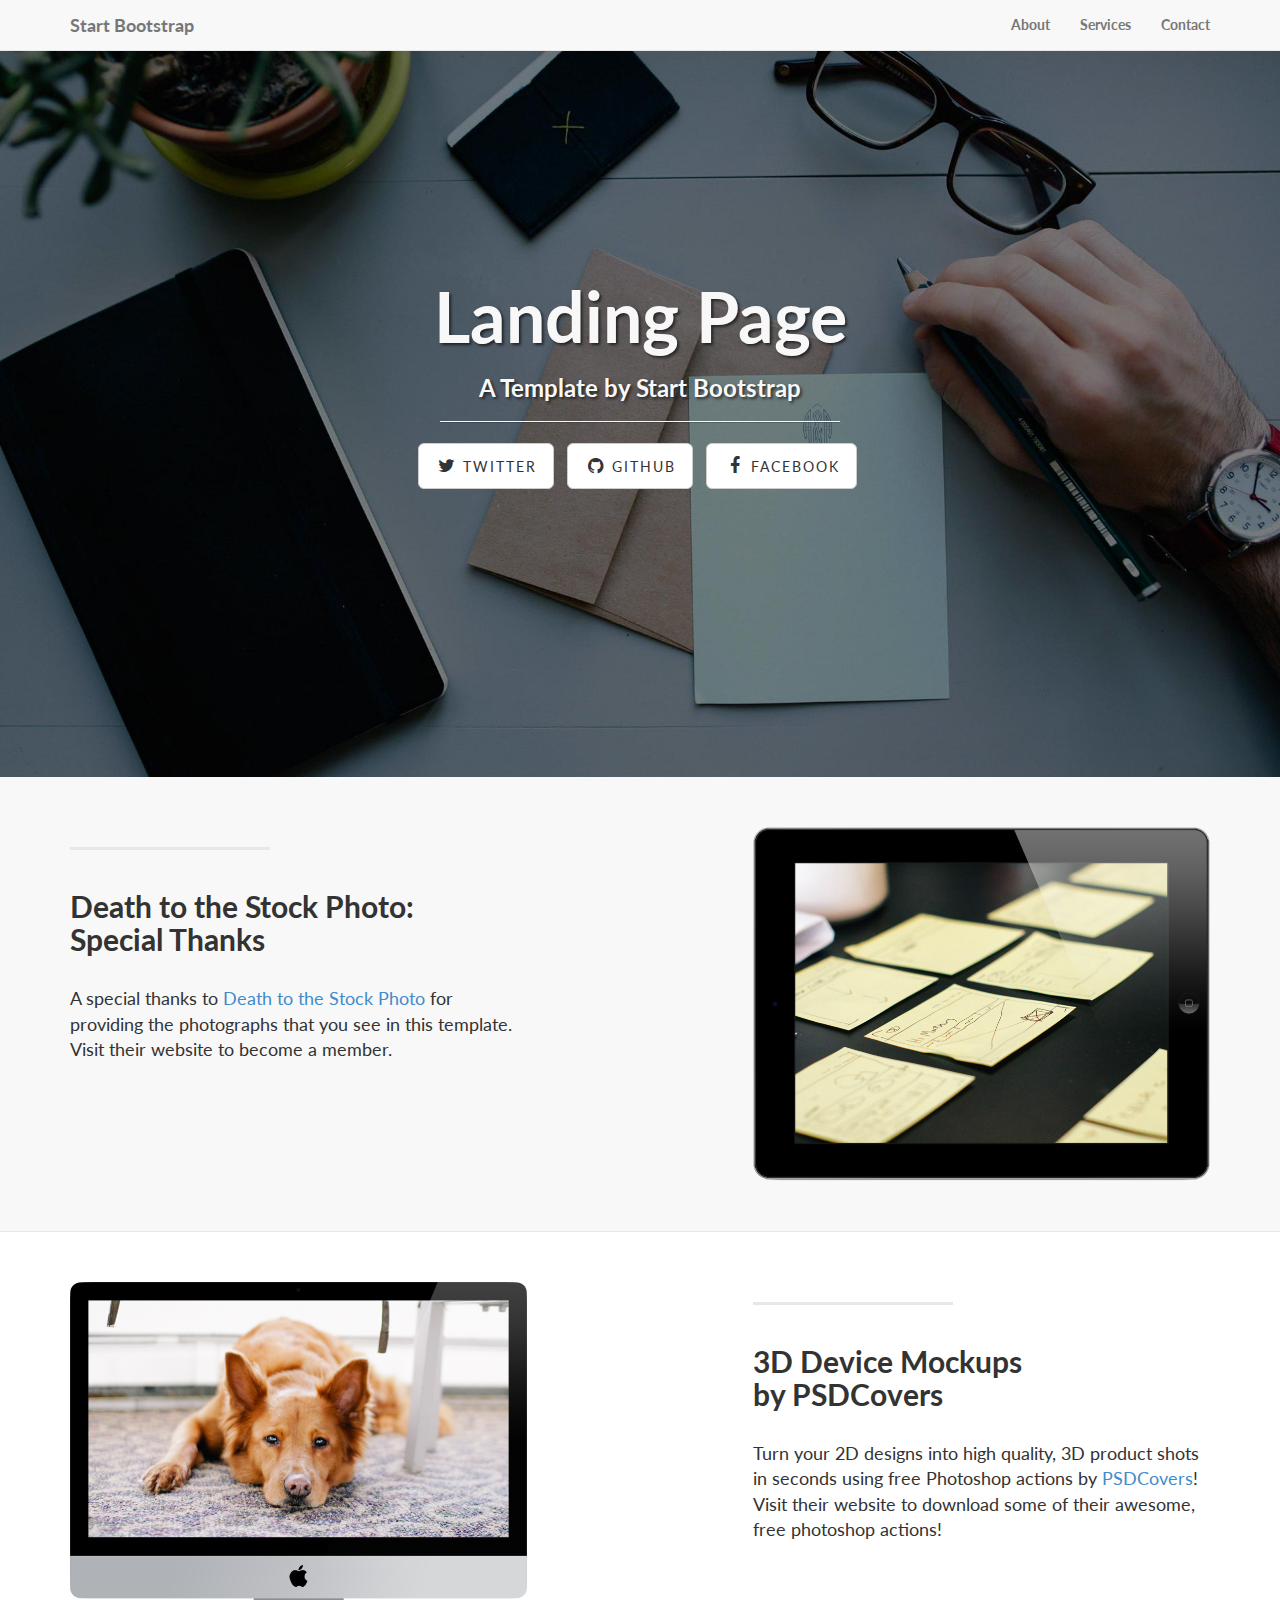
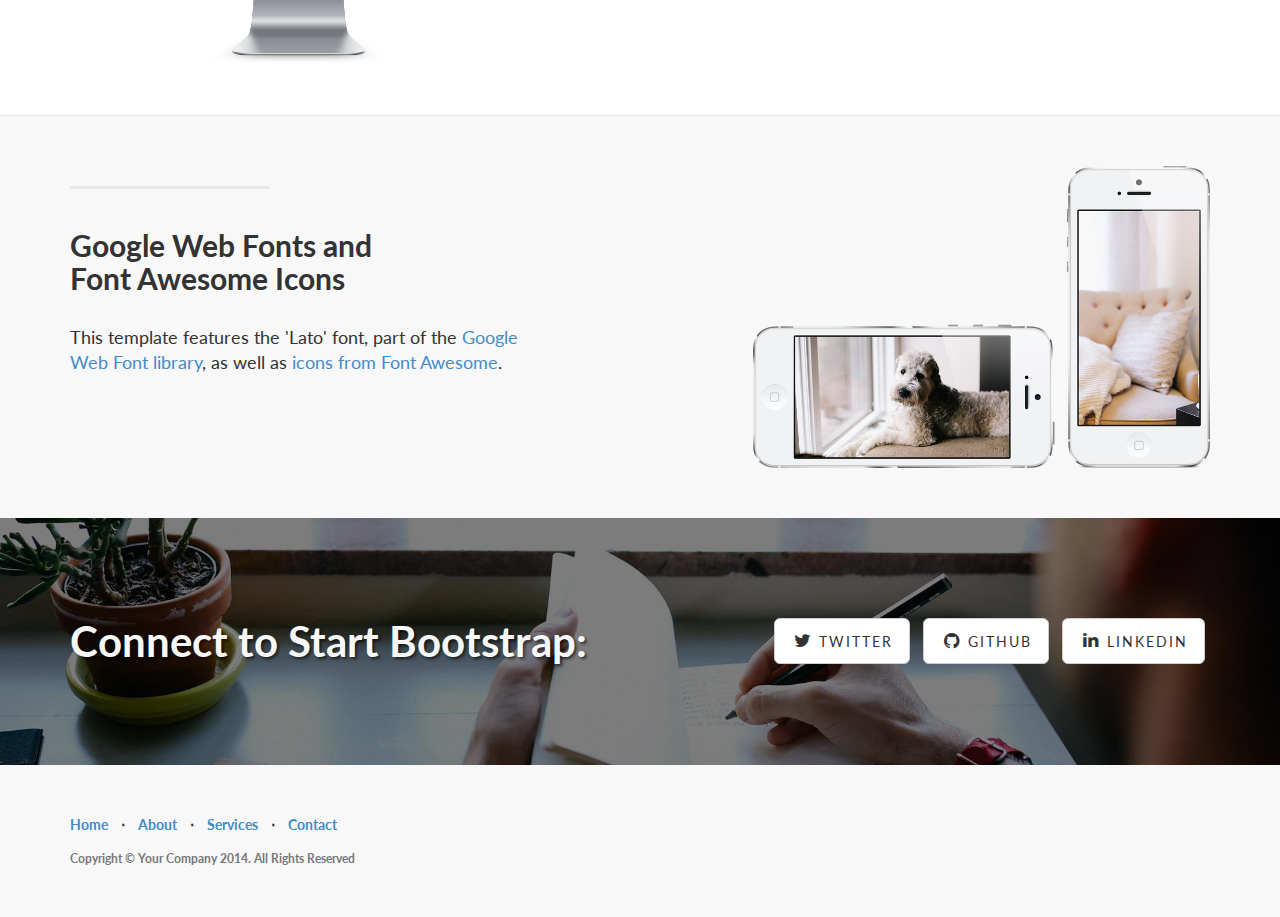
==== newindex.html @ 58c5bc87 "Fix" ====
<!DOCTYPE html>
<html lang="en">

<head>

    <meta charset="utf-8">
    <meta http-equiv="X-UA-Compatible" content="IE=edge">
    <meta name="viewport" content="width=device-width, initial-scale=1">
    <meta name="description" content="">
    <meta name="author" content="">

    <title>Landing Page - Start Bootstrap Theme</title>

    <!-- Bootstrap Core CSS -->
    <link href="css/bootstrap.min.css" rel="stylesheet">

    <!-- Custom CSS -->
    <link href="css/landing-page.css" rel="stylesheet">

    <!-- Custom Fonts -->
    <link href="font-awesome-4.1.0/css/font-awesome.min.css" rel="stylesheet" type="text/css">
    <link href="http://fonts.googleapis.com/css?family=Lato:300,400,700,300italic,400italic,700italic" rel="stylesheet" type="text/css">

    <!-- HTML5 Shim and Respond.js IE8 support of HTML5 elements and media queries -->
    <!-- WARNING: Respond.js doesn't work if you view the page via file:// -->
    <!--[if lt IE 9]>
        <script src="https://oss.maxcdn.com/libs/html5shiv/3.7.0/html5shiv.js"></script>
        <script src="https://oss.maxcdn.com/libs/respond.js/1.4.2/respond.min.js"></script>
    <![endif]-->

</head>

<body>

    <!-- Navigation -->
    <nav class="navbar navbar-default navbar-fixed-top" role="navigation">
        <div class="container">
            <!-- Brand and toggle get grouped for better mobile display -->
            <div class="navbar-header">
                <button type="button" class="navbar-toggle" data-toggle="collapse" data-target="#bs-example-navbar-collapse-1">
                    <span class="sr-only">Toggle navigation</span>
                    <span class="icon-bar"></span>
                    <span class="icon-bar"></span>
                    <span class="icon-bar"></span>
                </button>
                <a class="navbar-brand" href="#">Start Bootstrap</a>
            </div>
            <!-- Collect the nav links, forms, and other content for toggling -->
            <div class="collapse navbar-collapse" id="bs-example-navbar-collapse-1">
                <ul class="nav navbar-nav navbar-right">
                    <li>
                        <a href="#">About</a>
                    </li>
                    <li>
                        <a href="#">Services</a>
                    </li>
                    <li>
                        <a href="#">Contact</a>
                    </li>
                </ul>
            </div>
            <!-- /.navbar-collapse -->
        </div>
        <!-- /.container -->
    </nav>

    <!-- Header -->
    <div class="intro-header">

        <div class="container">

            <div class="row">
                <div class="col-lg-12">
                    <div class="intro-message">
                        <h1>Landing Page</h1>
                        <h3>A Template by Start Bootstrap</h3>
                        <hr class="intro-divider">
                        <ul class="list-inline intro-social-buttons">
                            <li>
                                <a href="https://twitter.com/cullenrsmith" class="btn btn-default btn-lg"><i class="fa fa-twitter fa-fw"></i> <span class="network-name">Twitter</span></a>
                            </li>
                            <li>
                                <a href="https://github.com/Cullenrsmith" class="btn btn-default btn-lg"><i class="fa fa-github fa-fw"></i> <span class="network-name">Github</span></a>
                            </li>
                            <li>
                                <a href="https://www.facebook.com/cullen.smith.587" class="btn btn-default btn-lg"><i class="fa fa-facebook fa-fw"></i> <span class="network-name">Facebook</span></a>
                            </li>
                        </ul>
                    </div>
                </div>
            </div>

        </div>
        <!-- /.container -->

    </div>
    <!-- /.intro-header -->

    <!-- Page Content -->

    <div class="content-section-a">

        <div class="container">

            <div class="row">
                <div class="col-lg-5 col-sm-6">
                    <hr class="section-heading-spacer">
                    <div class="clearfix"></div>
                    <h2 class="section-heading">Death to the Stock Photo:<br>Special Thanks</h2>
                    <p class="lead">A special thanks to <a target="_blank" href="http://join.deathtothestockphoto.com/">Death to the Stock Photo</a> for providing the photographs that you see in this template. Visit their website to become a member.</p>
                </div>
                <div class="col-lg-5 col-lg-offset-2 col-sm-6">
                    <img class="img-responsive" src="img/ipad.png" alt="">
                </div>
            </div>

        </div>
        <!-- /.container -->

    </div>
    <!-- /.content-section-a -->

    <div class="content-section-b">

        <div class="container">

            <div class="row">
                <div class="col-lg-5 col-lg-offset-1 col-sm-push-6  col-sm-6">
                    <hr class="section-heading-spacer">
                    <div class="clearfix"></div>
                    <h2 class="section-heading">3D Device Mockups<br>by PSDCovers</h2>
                    <p class="lead">Turn your 2D designs into high quality, 3D product shots in seconds using free Photoshop actions by <a target="_blank" href="http://www.psdcovers.com/">PSDCovers</a>! Visit their website to download some of their awesome, free photoshop actions!</p>
                </div>
                <div class="col-lg-5 col-sm-pull-6  col-sm-6">
                    <img class="img-responsive" src="img/dog.png" alt="">
                </div>
            </div>

        </div>
        <!-- /.container -->

    </div>
    <!-- /.content-section-b -->

    <div class="content-section-a">

        <div class="container">

            <div class="row">
                <div class="col-lg-5 col-sm-6">
                    <hr class="section-heading-spacer">
                    <div class="clearfix"></div>
                    <h2 class="section-heading">Google Web Fonts and<br>Font Awesome Icons</h2>
                    <p class="lead">This template features the 'Lato' font, part of the <a target="_blank" href="http://www.google.com/fonts">Google Web Font library</a>, as well as <a target="_blank" href="http://fontawesome.io">icons from Font Awesome</a>.</p>
                </div>
                <div class="col-lg-5 col-lg-offset-2 col-sm-6">
                    <img class="img-responsive" src="img/phones.png" alt="">
                </div>
            </div>

        </div>
        <!-- /.container -->

    </div>
    <!-- /.content-section-a -->

    <div class="banner">

        <div class="container">

            <div class="row">
                <div class="col-lg-6">
                    <h2>Connect to Start Bootstrap:</h2>
                </div>
                <div class="col-lg-6">
                    <ul class="list-inline banner-social-buttons">
                        <li>
                            <a href="https://twitter.com/SBootstrap" class="btn btn-default btn-lg"><i class="fa fa-twitter fa-fw"></i> <span class="network-name">Twitter</span></a>
                        </li>
                        <li>
                            <a href="https://github.com/IronSummitMedia/startbootstrap" class="btn btn-default btn-lg"><i class="fa fa-github fa-fw"></i> <span class="network-name">Github</span></a>
                        </li>
                        <li>
                            <a href="#" class="btn btn-default btn-lg"><i class="fa fa-linkedin fa-fw"></i> <span class="network-name">Linkedin</span></a>
                        </li>
                    </ul>
                </div>
            </div>

        </div>
        <!-- /.container -->

    </div>
    <!-- /.banner -->

    <!-- Footer -->
    <footer>
        <div class="container">
            <div class="row">
                <div class="col-lg-12">
                    <ul class="list-inline">
                        <li>
                            <a href="#home">Home</a>
                        </li>
                        <li class="footer-menu-divider">&sdot;</li>
                        <li>
                            <a href="#about">About</a>
                        </li>
                        <li class="footer-menu-divider">&sdot;</li>
                        <li>
                            <a href="#services">Services</a>
                        </li>
                        <li class="footer-menu-divider">&sdot;</li>
                        <li>
                            <a href="#contact">Contact</a>
                        </li>
                    </ul>
                    <p class="copyright text-muted small">Copyright &copy; Your Company 2014. All Rights Reserved</p>
                </div>
            </div>
        </div>
    </footer>

    <!-- jQuery Version 1.11.0 -->
    <script src="js/jquery-1.11.0.js"></script>

    <!-- Bootstrap Core JavaScript -->
    <script src="js/bootstrap.min.js"></script>

</body>

</html>
---- css/landing-page.css ----
/*!
 * Start Bootstrap - Landing Page Bootstrap Theme (http://startbootstrap.com)
 * Code licensed under the Apache License v2.0.
 * For details, see http://www.apache.org/licenses/LICENSE-2.0.
 */

body,
html {
    width: 100%;
    height: 100%;
}

body,
h1,
h2,
h3,
h4,
h5,
h6 {
    font-family: "Lato","Helvetica Neue",Helvetica,Arial,sans-serif;
    font-weight: 700;
}

.lead {
    font-size: 18px;
    font-weight: 400;
}

.intro-header {
    padding-top: 50px; /* If you're making other pages, make sure there is 50px of padding to make sure the navbar doesn't overlap content! */
    padding-bottom: 50px;
    text-align: center;
    color: #f8f8f8;
    background: url(../img/intro-bg.jpg) no-repeat center center;
    background-size: cover;
}

.intro-message {
    position: relative;
    padding-top: 20%;
    padding-bottom: 20%;
}

.intro-message > h1 {
    margin: 0;
    text-shadow: 2px 2px 3px rgba(0,0,0,0.6);
    font-size: 5em;
}

.intro-divider {
    width: 400px;
    border-top: 1px solid #f8f8f8;
    border-bottom: 1px solid rgba(0,0,0,0.2);
}

.intro-message > h3 {
    text-shadow: 2px 2px 3px rgba(0,0,0,0.6);
}

@media(max-width:767px) {
    .intro-message {
        padding-bottom: 15%;
    }

    .intro-message > h1 {
        font-size: 3em;
    }

    ul.intro-social-buttons > li {
        display: block;
        margin-bottom: 20px;
        padding: 0;
    }

    ul.intro-social-buttons > li:last-child {
        margin-bottom: 0;
    }

    .intro-divider {
        width: 100%;
    }
}

.network-name {
    text-transform: uppercase;
    font-size: 14px;
    font-weight: 400;
    letter-spacing: 2px;
}

.content-section-a {
    padding: 50px 0;
    background-color: #f8f8f8;
}

.content-section-b {
    padding: 50px 0;
    border-top: 1px solid #e7e7e7;
    border-bottom: 1px solid #e7e7e7;
}

.section-heading {
    margin-bottom: 30px;
}

.section-heading-spacer {
    float: left;
    width: 200px;
    border-top: 3px solid #e7e7e7;
}

.banner {
    padding: 100px 0;
    color: #f8f8f8;
    background: url(../img/banner-bg.jpg) no-repeat center center;
    background-size: cover;
}

.banner h2 {
    margin: 0;
    text-shadow: 2px 2px 3px rgba(0,0,0,0.6);
    font-size: 3em;
}

.banner ul {
    margin-bottom: 0;
}

.banner-social-buttons {
    float: right;
    margin-top: 0;
}

@media(max-width:1199px) {
    ul.banner-social-buttons {
        float: left;
        margin-top: 15px;
    }
}

@media(max-width:767px) {
    .banner h2 {
        margin: 0;
        text-shadow: 2px 2px 3px rgba(0,0,0,0.6);
        font-size: 3em;
    }

    ul.banner-social-buttons > li {
        display: block;
        margin-bottom: 20px;
        padding: 0;
    }

    ul.banner-social-buttons > li:last-child {
        margin-bottom: 0;
    }
}

footer {
    padding: 50px 0;
    background-color: #f8f8f8;
}

p.copyright {
    margin: 15px 0 0;
}
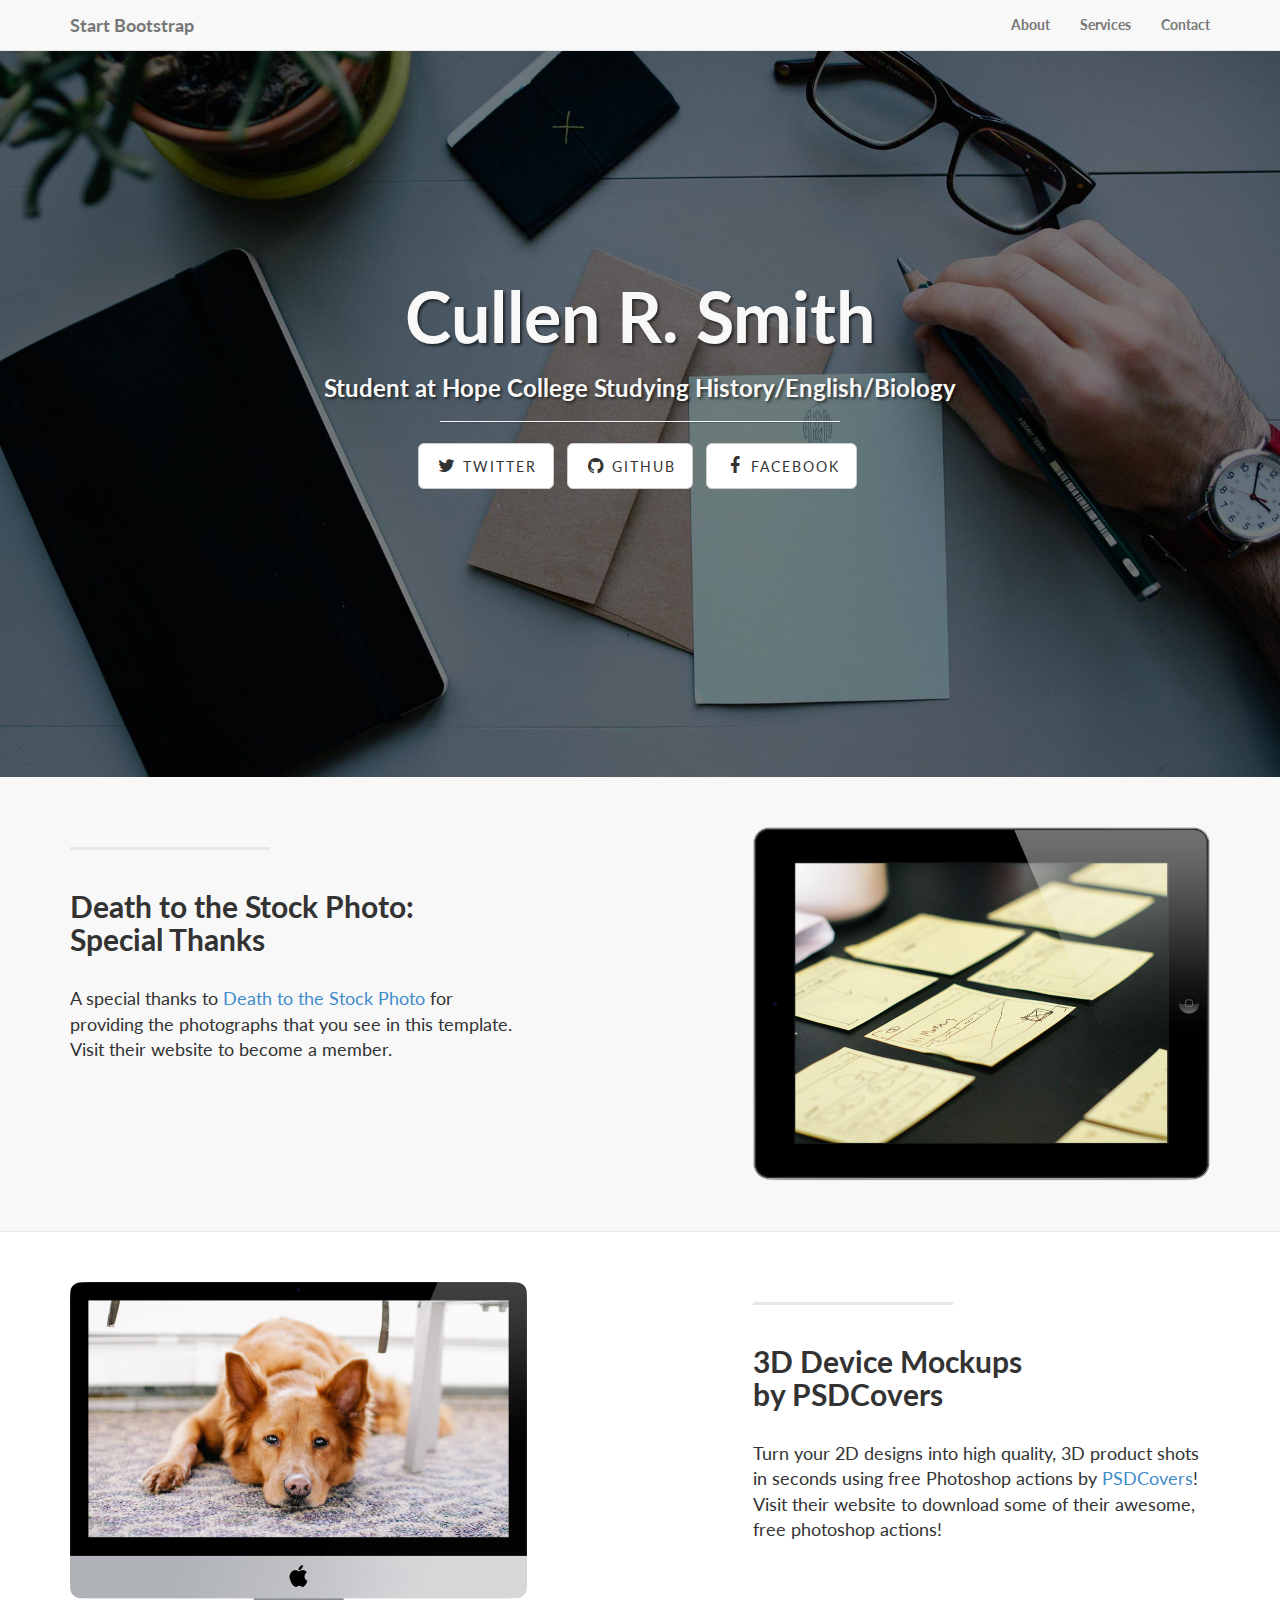
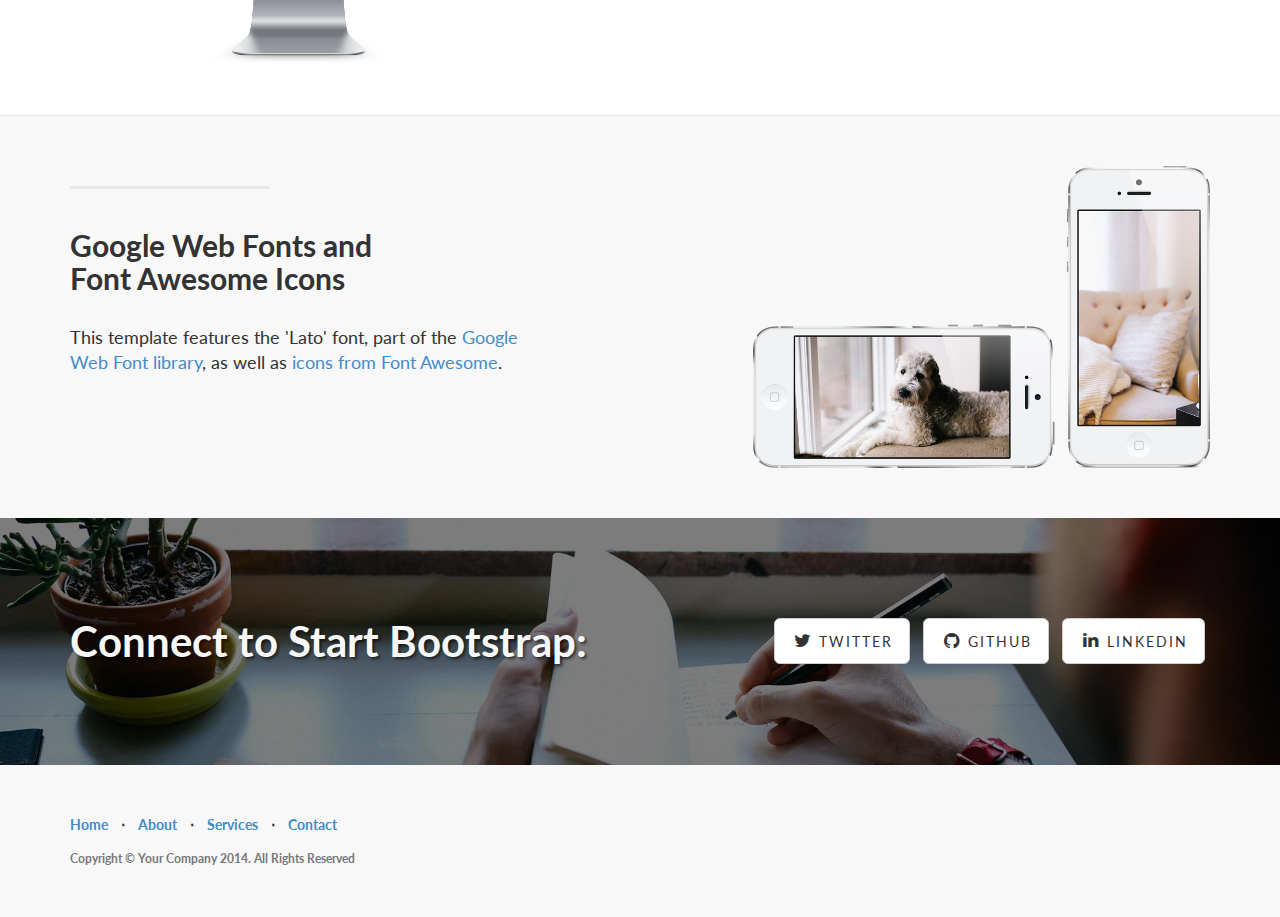
==== commit f282d7cd: "Update" ====
--- a/newindex.html
+++ b/newindex.html
@@ -73,8 +73,8 @@
             <div class="row">
                 <div class="col-lg-12">
                     <div class="intro-message">
-                        <h1>Landing Page</h1>
-                        <h3>A Template by Start Bootstrap</h3>
+                        <h1>Cullen R. Smith</h1>
+                        <h3>Student at Hope College Studying History/English/Biology</h3>
                         <hr class="intro-divider">
                         <ul class="list-inline intro-social-buttons">
                             <li>
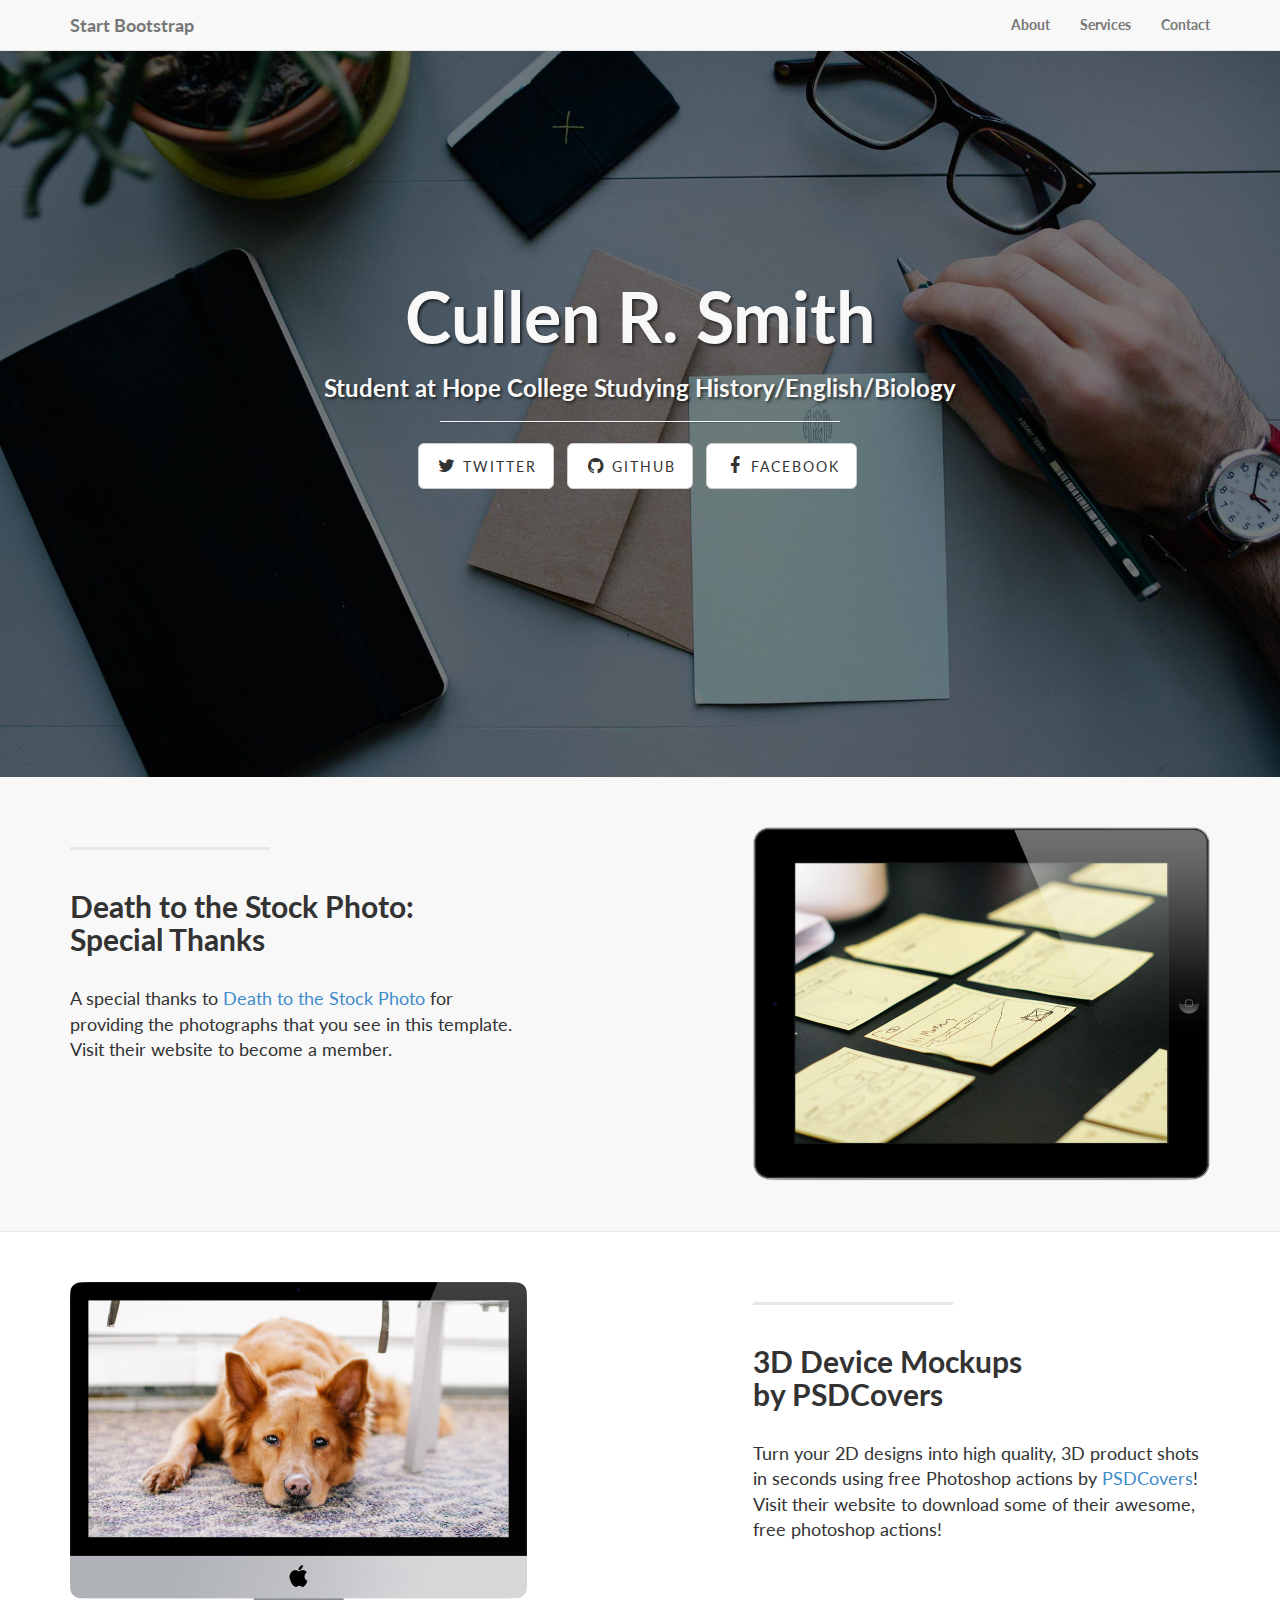
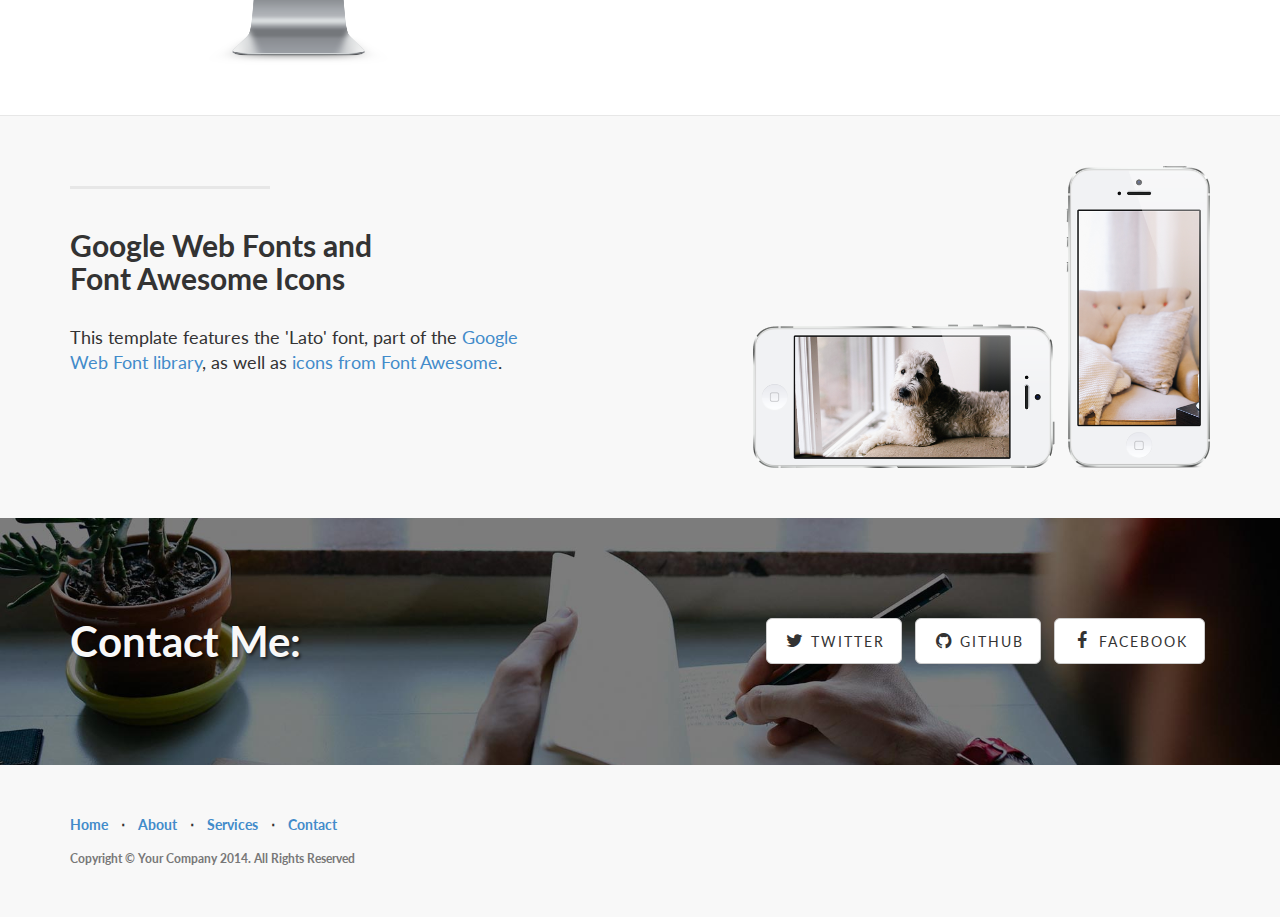
==== commit 4e5295ed: "Update" ====
--- a/newindex.html
+++ b/newindex.html
@@ -171,19 +171,20 @@
 
             <div class="row">
                 <div class="col-lg-6">
-                    <h2>Connect to Start Bootstrap:</h2>
+                    <h2>Contact Me:</h2>
                 </div>
                 <div class="col-lg-6">
                     <ul class="list-inline banner-social-buttons">
-                        <li>
-                            <a href="https://twitter.com/SBootstrap" class="btn btn-default btn-lg"><i class="fa fa-twitter fa-fw"></i> <span class="network-name">Twitter</span></a>
-                        </li>
-                        <li>
-                            <a href="https://github.com/IronSummitMedia/startbootstrap" class="btn btn-default btn-lg"><i class="fa fa-github fa-fw"></i> <span class="network-name">Github</span></a>
-                        </li>
-                        <li>
-                            <a href="#" class="btn btn-default btn-lg"><i class="fa fa-linkedin fa-fw"></i> <span class="network-name">Linkedin</span></a>
-                        </li>
+                    
+                            <li>
+                                <a href="https://twitter.com/cullenrsmith" class="btn btn-default btn-lg"><i class="fa fa-twitter fa-fw"></i> <span class="network-name">Twitter</span></a>
+                            </li>
+                            <li>
+                                <a href="https://github.com/Cullenrsmith" class="btn btn-default btn-lg"><i class="fa fa-github fa-fw"></i> <span class="network-name">Github</span></a>
+                            </li>
+                            <li>
+                                <a href="https://www.facebook.com/cullen.smith.587" class="btn btn-default btn-lg"><i class="fa fa-facebook fa-fw"></i> <span class="network-name">Facebook</span></a>
+                            </li>
                     </ul>
                 </div>
             </div>
